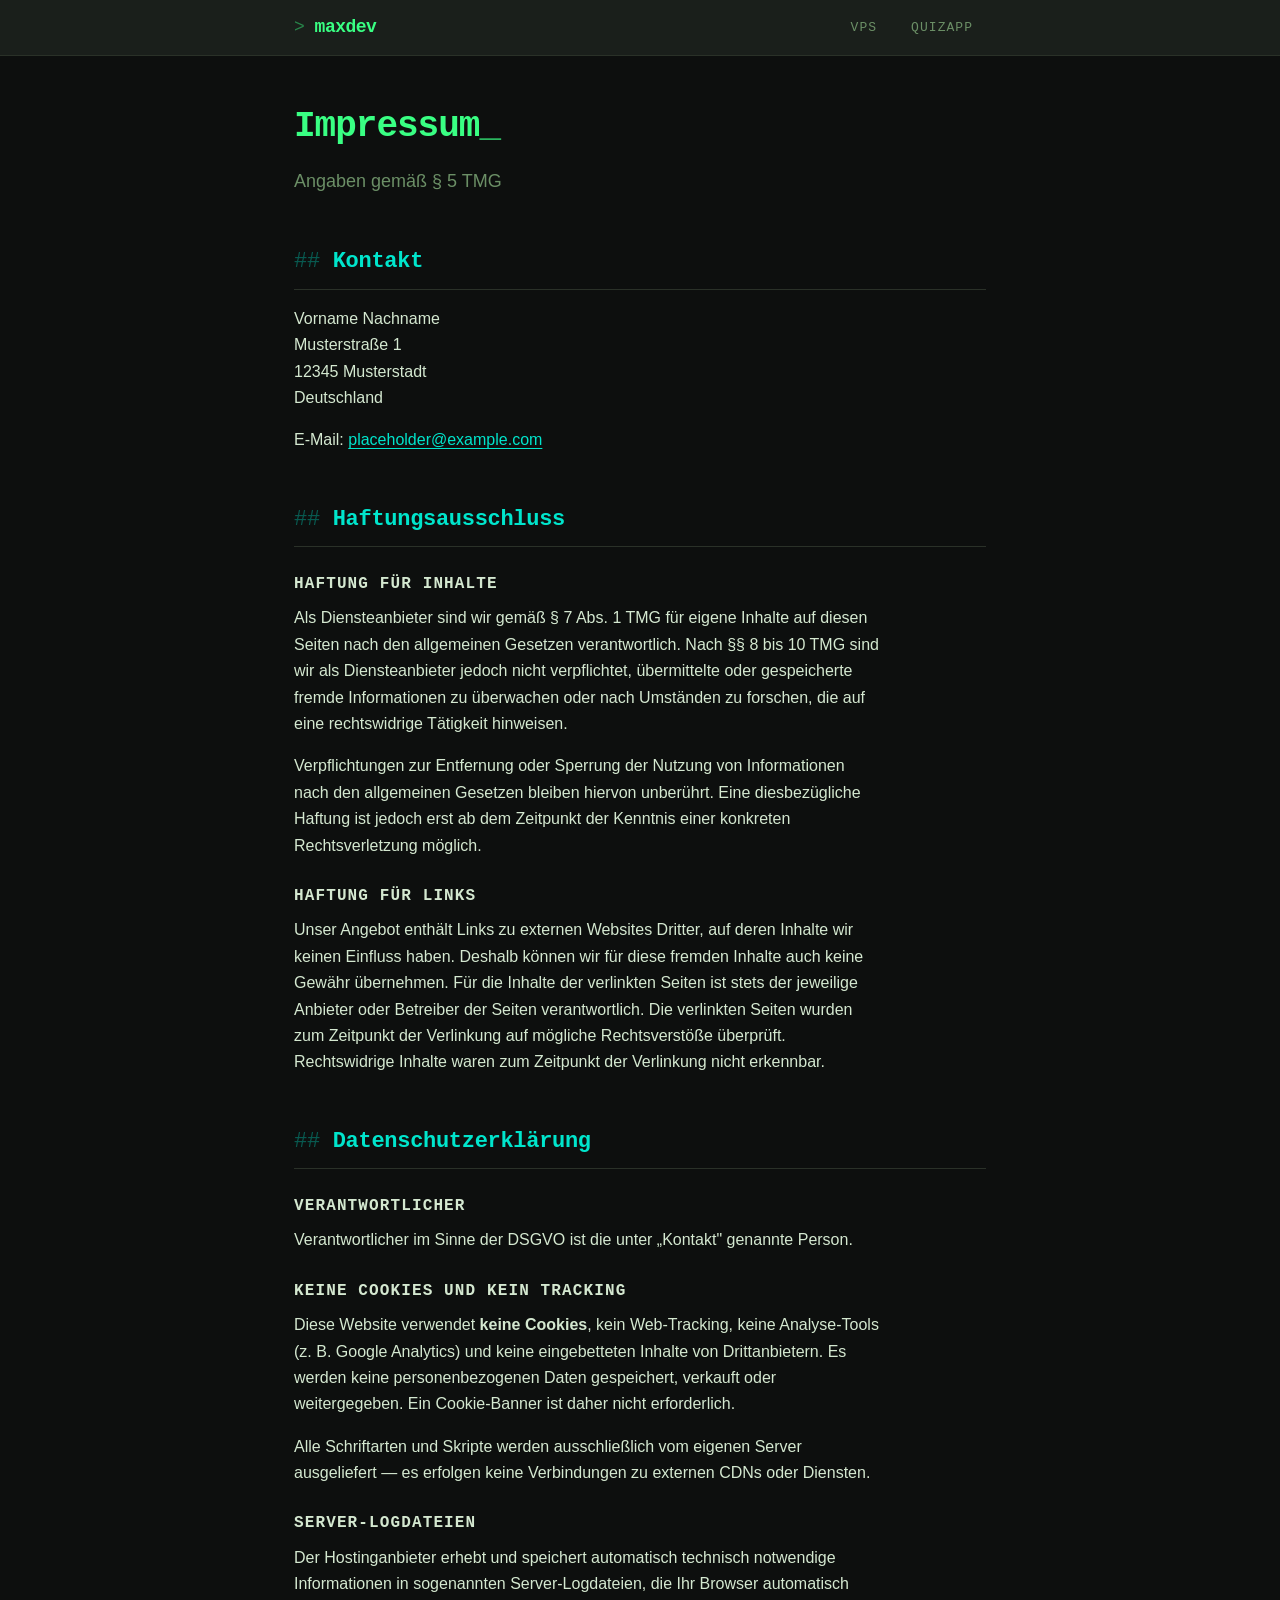
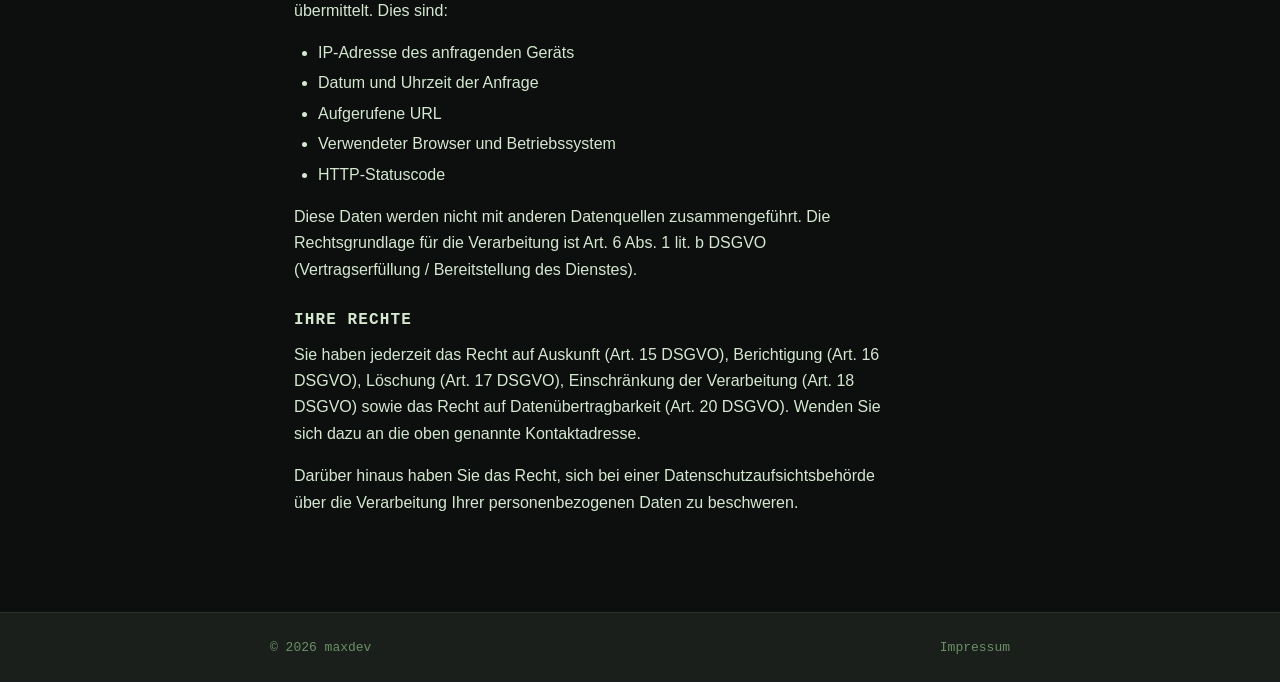
==== website/impressum.html @ d6cadb78 "Initial commit" ====
<!DOCTYPE html>
<html lang="de">
<head>
  <meta charset="UTF-8">
  <meta name="viewport" content="width=device-width, initial-scale=1.0">
  <meta name="description" content="Impressum und Datenschutzerklärung — maxdev">
  <meta name="robots" content="noindex, follow">
  <!-- No external resources — DSGVO/GDPR compliant -->
  <title>Impressum — maxdev</title>
  <link rel="stylesheet" href="style.css">
</head>
<body>

  <a href="#main-content" class="skip-link">Zum Hauptinhalt springen</a>

  <header>
    <nav class="site-nav" aria-label="Hauptnavigation">
      <div class="site-nav__inner">
        <a href="index.html" class="site-nav__brand" aria-label="maxdev Startseite">maxdev</a>
        <a href="vps.html" class="nav-link">VPS</a>
        <a href="quizapp.html" class="nav-link">Quizapp</a>
      </div>
    </nav>
  </header>

  <main id="main-content" class="site-main">

    <div class="page-header">
      <h1 class="page-title">Impressum</h1>
      <p class="page-subtitle">Angaben gemäß § 5 TMG</p>
    </div>

    <!-- ── Kontakt ─────────────────────────────────────────── -->
    <section class="impressum-section" aria-labelledby="heading-kontakt">
      <h2 id="heading-kontakt">Kontakt</h2>
      <address>
        Vorname Nachname<br>
        Musterstraße 1<br>
        12345 Musterstadt<br>
        Deutschland
      </address>
      <p>
        E-Mail:
        <a href="mailto:placeholder@example.com">placeholder@example.com</a>
      </p>
    </section>

    <!-- ── Haftungsausschluss ─────────────────────────────── -->
    <section class="impressum-section" aria-labelledby="heading-haftung">
      <h2 id="heading-haftung">Haftungsausschluss</h2>

      <h3>Haftung für Inhalte</h3>
      <p>
        Als Diensteanbieter sind wir gemäß § 7 Abs. 1 TMG für eigene Inhalte
        auf diesen Seiten nach den allgemeinen Gesetzen verantwortlich.
        Nach §§ 8 bis 10 TMG sind wir als Diensteanbieter jedoch nicht
        verpflichtet, übermittelte oder gespeicherte fremde Informationen zu
        überwachen oder nach Umständen zu forschen, die auf eine rechtswidrige
        Tätigkeit hinweisen.
      </p>
      <p>
        Verpflichtungen zur Entfernung oder Sperrung der Nutzung von
        Informationen nach den allgemeinen Gesetzen bleiben hiervon unberührt.
        Eine diesbezügliche Haftung ist jedoch erst ab dem Zeitpunkt der
        Kenntnis einer konkreten Rechtsverletzung möglich.
      </p>

      <h3>Haftung für Links</h3>
      <p>
        Unser Angebot enthält Links zu externen Websites Dritter, auf deren
        Inhalte wir keinen Einfluss haben. Deshalb können wir für diese
        fremden Inhalte auch keine Gewähr übernehmen. Für die Inhalte der
        verlinkten Seiten ist stets der jeweilige Anbieter oder Betreiber der
        Seiten verantwortlich. Die verlinkten Seiten wurden zum Zeitpunkt der
        Verlinkung auf mögliche Rechtsverstöße überprüft. Rechtswidrige
        Inhalte waren zum Zeitpunkt der Verlinkung nicht erkennbar.
      </p>
    </section>

    <!-- ── Datenschutz ────────────────────────────────────── -->
    <section class="impressum-section" aria-labelledby="heading-datenschutz">
      <h2 id="heading-datenschutz">Datenschutzerklärung</h2>

      <h3>Verantwortlicher</h3>
      <p>
        Verantwortlicher im Sinne der DSGVO ist die unter „Kontakt" genannte
        Person.
      </p>

      <h3>Keine Cookies und kein Tracking</h3>
      <p>
        Diese Website verwendet <strong>keine Cookies</strong>, kein
        Web-Tracking, keine Analyse-Tools (z. B. Google Analytics) und keine
        eingebetteten Inhalte von Drittanbietern. Es werden keine
        personenbezogenen Daten gespeichert, verkauft oder weitergegeben.
        Ein Cookie-Banner ist daher nicht erforderlich.
      </p>
      <p>
        Alle Schriftarten und Skripte werden ausschließlich vom eigenen Server
        ausgeliefert — es erfolgen keine Verbindungen zu externen CDNs oder
        Diensten.
      </p>

      <h3>Server-Logdateien</h3>
      <p>
        Der Hostinganbieter erhebt und speichert automatisch technisch
        notwendige Informationen in sogenannten Server-Logdateien, die Ihr
        Browser automatisch übermittelt. Dies sind:
      </p>
      <ul>
        <li>IP-Adresse des anfragenden Geräts</li>
        <li>Datum und Uhrzeit der Anfrage</li>
        <li>Aufgerufene URL</li>
        <li>Verwendeter Browser und Betriebssystem</li>
        <li>HTTP-Statuscode</li>
      </ul>
      <p>
        Diese Daten werden nicht mit anderen Datenquellen zusammengeführt.
        Die Rechtsgrundlage für die Verarbeitung ist Art. 6 Abs. 1 lit. b
        DSGVO (Vertragserfüllung / Bereitstellung des Dienstes).
      </p>

      <h3>Ihre Rechte</h3>
      <p>
        Sie haben jederzeit das Recht auf Auskunft (Art. 15 DSGVO),
        Berichtigung (Art. 16 DSGVO), Löschung (Art. 17 DSGVO),
        Einschränkung der Verarbeitung (Art. 18 DSGVO) sowie das Recht auf
        Datenübertragbarkeit (Art. 20 DSGVO). Wenden Sie sich dazu an die
        oben genannte Kontaktadresse.
      </p>
      <p>
        Darüber hinaus haben Sie das Recht, sich bei einer
        Datenschutzaufsichtsbehörde über die Verarbeitung Ihrer
        personenbezogenen Daten zu beschweren.
      </p>
    </section>

  </main>

  <footer class="site-footer">
    <div class="site-footer__inner">
      <span class="site-footer__copy">&copy; 2026 maxdev</span>
      <nav class="site-footer__links" aria-label="Rechtliche Navigation">
        <a href="impressum.html" aria-current="page">Impressum</a>
      </nav>
    </div>
  </footer>

</body>
</html>
---- website/style.css ----
/* ============================================================
   maxdev — Design System
   Dark terminal / cyberpunk aesthetic
   All fonts are system fonts — no external CDN requests (GDPR)
   ============================================================ */

/* ----------------------------------------------------------
   1. Design Tokens
   ---------------------------------------------------------- */
:root {
  /* Colors */
  --color-bg:           #0d0f0e;
  --color-bg-surface:   #131714;
  --color-bg-elevated:  #1a1f1b;
  --color-border:       #2a3128;

  --color-text-primary: #d4e8d0;
  --color-text-muted:   #6b8f66;
  --color-text-inverse: #0d0f0e;

  --color-accent:       #39ff83;
  --color-accent-dim:   #1a7a3c;
  --color-cyan:         #00e5cc;
  --color-cyan-dim:     #00766a;

  --color-warning:      #e5a000;

  /* System font stacks — no external requests */
  --font-mono: "Cascadia Code", "Fira Code", "JetBrains Mono",
               ui-monospace, "SF Mono", Consolas, "Liberation Mono", monospace;
  --font-sans: -apple-system, BlinkMacSystemFont, "Segoe UI", Helvetica,
               Arial, sans-serif, "Apple Color Emoji";

  /* Type scale */
  --font-size-sm:   0.8125rem;
  --font-size-base: 1rem;
  --font-size-lg:   1.125rem;
  --font-size-xl:   1.375rem;
  --font-size-2xl:  1.75rem;
  --font-size-3xl:  2.25rem;

  --line-height-tight:  1.3;
  --line-height-normal: 1.65;

  /* Spacing (8 px grid) */
  --space-1:  0.25rem;
  --space-2:  0.5rem;
  --space-3:  0.75rem;
  --space-4:  1rem;
  --space-6:  1.5rem;
  --space-8:  2rem;
  --space-12: 3rem;
  --space-16: 4rem;

  /* Layout */
  --max-width-content: 740px;
  --nav-height:        56px;

  /* Misc */
  --radius-sm: 4px;
  --radius-md: 6px;
  --border-width: 1px;
  --transition-fast: 120ms ease;
  --transition-base: 220ms ease;
}

/* ----------------------------------------------------------
   2. Reset & Base
   ---------------------------------------------------------- */
*, *::before, *::after {
  box-sizing: border-box;
  margin: 0;
  padding: 0;
}

html {
  scroll-behavior: smooth;
  font-size: 16px;
  -webkit-text-size-adjust: 100%;
}

body {
  background-color: var(--color-bg);
  color: var(--color-text-primary);
  font-family: var(--font-sans);
  font-size: var(--font-size-base);
  line-height: var(--line-height-normal);
  min-height: 100vh;
  display: flex;
  flex-direction: column;
}

/* Skip-to-content (accessibility) */
.skip-link {
  position: absolute;
  top: -100%;
  left: var(--space-4);
  background: var(--color-accent);
  color: var(--color-text-inverse);
  padding: var(--space-2) var(--space-4);
  border-radius: var(--radius-sm);
  font-weight: 600;
  font-size: var(--font-size-sm);
  z-index: 9999;
  text-decoration: none;
  transition: top var(--transition-fast);
}
.skip-link:focus {
  top: var(--space-2);
}

a {
  color: var(--color-cyan);
  text-decoration: underline;
  text-underline-offset: 3px;
  transition: color var(--transition-fast);
}
a:hover {
  color: var(--color-accent);
}
a:focus-visible {
  outline: 2px solid var(--color-accent);
  outline-offset: 3px;
  border-radius: var(--radius-sm);
}

/* ----------------------------------------------------------
   3. Navigation
   ---------------------------------------------------------- */
.site-nav {
  background: var(--color-bg-elevated);
  border-bottom: var(--border-width) solid var(--color-border);
  height: var(--nav-height);
  position: sticky;
  top: 0;
  z-index: 100;
}

.site-nav__inner {
  max-width: var(--max-width-content);
  margin: 0 auto;
  padding: 0 var(--space-6);
  height: 100%;
  display: flex;
  align-items: center;
  gap: var(--space-2);
}

.site-nav__brand {
  font-family: var(--font-mono);
  font-size: var(--font-size-lg);
  color: var(--color-accent);
  font-weight: 700;
  text-decoration: none;
  margin-right: auto;
  letter-spacing: -0.5px;
}
.site-nav__brand::before {
  content: "> ";
  opacity: 0.45;
  font-weight: 400;
}
.site-nav__brand:hover {
  color: var(--color-accent);
  opacity: 0.85;
}

.nav-link {
  font-family: var(--font-mono);
  font-size: var(--font-size-sm);
  text-decoration: none;
  color: var(--color-text-muted);
  padding: var(--space-2) var(--space-3);
  border-radius: var(--radius-sm);
  border: var(--border-width) solid transparent;
  text-transform: uppercase;
  letter-spacing: 0.08em;
  transition: color var(--transition-fast),
              border-color var(--transition-fast),
              background var(--transition-fast);
}
.nav-link:hover {
  color: var(--color-accent);
  border-color: var(--color-accent-dim);
  background: rgba(57, 255, 131, 0.06);
  text-decoration: none;
}
.nav-link[aria-current="page"] {
  color: var(--color-accent);
  border-color: var(--color-accent);
  background: rgba(57, 255, 131, 0.10);
}

/* ----------------------------------------------------------
   4. Main Layout
   ---------------------------------------------------------- */
.site-main {
  flex: 1;
  max-width: var(--max-width-content);
  margin: 0 auto;
  padding: var(--space-12) var(--space-6);
  width: 100%;
}

/* ----------------------------------------------------------
   5. Typography
   ---------------------------------------------------------- */
.page-header {
  margin-bottom: var(--space-12);
}

.page-title {
  font-family: var(--font-mono);
  font-size: var(--font-size-3xl);
  font-weight: 700;
  color: var(--color-accent);
  line-height: var(--line-height-tight);
  letter-spacing: -1px;
  margin-bottom: var(--space-4);
}
/* Blinking cursor */
.page-title::after {
  content: "_";
  animation: blink 1.2s step-end infinite;
  opacity: 0.7;
}
@keyframes blink {
  50% { opacity: 0; }
}

.page-subtitle {
  color: var(--color-text-muted);
  font-size: var(--font-size-lg);
  max-width: 54ch;
  line-height: var(--line-height-normal);
}

h2 {
  font-family: var(--font-mono);
  font-size: var(--font-size-xl);
  color: var(--color-cyan);
  font-weight: 600;
  margin: var(--space-12) 0 var(--space-4);
  padding-bottom: var(--space-2);
  border-bottom: var(--border-width) solid var(--color-border);
  letter-spacing: -0.3px;
}
h2::before {
  content: "## ";
  opacity: 0.35;
  font-weight: 400;
}

h3 {
  font-family: var(--font-mono);
  font-size: var(--font-size-base);
  color: var(--color-text-primary);
  font-weight: 600;
  margin: var(--space-6) 0 var(--space-2);
  text-transform: uppercase;
  letter-spacing: 0.07em;
}

p {
  margin-bottom: var(--space-4);
  max-width: 66ch;
}

ul, ol {
  padding-left: var(--space-6);
  margin-bottom: var(--space-4);
}
li {
  margin-bottom: var(--space-1);
}

/* Inline code */
code {
  font-family: var(--font-mono);
  font-size: 0.88em;
  background: var(--color-bg-surface);
  border: var(--border-width) solid var(--color-border);
  border-radius: var(--radius-sm);
  padding: 0.1em 0.35em;
  color: var(--color-cyan);
}

/* ----------------------------------------------------------
   6. Command Block
   ---------------------------------------------------------- */
.cmd-block {
  background: var(--color-bg-surface);
  border: var(--border-width) solid var(--color-border);
  border-left: 3px solid var(--color-accent-dim);
  border-radius: var(--radius-md);
  margin: var(--space-4) 0 var(--space-6);
  overflow: hidden;
  transition: border-left-color var(--transition-fast);
}
.cmd-block:hover {
  border-left-color: var(--color-accent);
}

.cmd-block__header {
  display: flex;
  align-items: center;
  justify-content: space-between;
  padding: var(--space-2) var(--space-4);
  border-bottom: var(--border-width) solid var(--color-border);
  background: rgba(255, 255, 255, 0.015);
}

.cmd-block__label {
  font-family: var(--font-mono);
  font-size: var(--font-size-sm);
  color: var(--color-text-muted);
  text-transform: uppercase;
  letter-spacing: 0.1em;
  user-select: none;
}

.cmd-block__body {
  padding: var(--space-4);
  overflow-x: auto;
}

.cmd-block pre {
  margin: 0;
  font-family: var(--font-mono);
  font-size: var(--font-size-sm);
  line-height: 1.75;
  color: var(--color-text-primary);
  white-space: pre;
}

.cmd-block code {
  background: none;
  border: none;
  padding: 0;
  color: inherit;
  font-size: inherit;
}

/* Shell prompt — non-selectable so users only copy the command */
.prompt {
  color: var(--color-accent);
  user-select: none;
  -webkit-user-select: none;
  pointer-events: none;
  font-weight: 700;
}

/* ----------------------------------------------------------
   7. Copy Button
   ---------------------------------------------------------- */
.copy-btn {
  display: inline-flex;
  align-items: center;
  gap: var(--space-1);
  font-family: var(--font-mono);
  font-size: var(--font-size-sm);
  color: var(--color-text-muted);
  background: transparent;
  border: var(--border-width) solid var(--color-border);
  border-radius: var(--radius-sm);
  padding: var(--space-1) var(--space-3);
  cursor: pointer;
  transition: color var(--transition-fast),
              border-color var(--transition-fast),
              background var(--transition-fast);
  white-space: nowrap;
  min-width: 76px;       /* prevent layout shift "Copy" → "Copied!" */
  justify-content: center;
  line-height: 1.5;
}
.copy-btn:hover {
  color: var(--color-accent);
  border-color: var(--color-accent-dim);
  background: rgba(57, 255, 131, 0.06);
}
.copy-btn:focus-visible {
  outline: 2px solid var(--color-accent);
  outline-offset: 2px;
}
.copy-btn--success {
  color: var(--color-accent);
  border-color: var(--color-accent);
  background: rgba(57, 255, 131, 0.10);
}

/* ----------------------------------------------------------
   8. Callout / Info Box
   ---------------------------------------------------------- */
.callout {
  background: var(--color-bg-surface);
  border: var(--border-width) solid var(--color-border);
  border-left: 3px solid var(--color-cyan);
  border-radius: var(--radius-md);
  padding: var(--space-4) var(--space-6);
  margin: var(--space-6) 0;
  font-size: var(--font-size-base);
  line-height: var(--line-height-normal);
  max-width: 66ch;
}
.callout--warning {
  border-left-color: var(--color-warning);
}
.callout strong {
  color: var(--color-text-primary);
}

/* ----------------------------------------------------------
   9. Footer
   ---------------------------------------------------------- */
.site-footer {
  background: var(--color-bg-elevated);
  border-top: var(--border-width) solid var(--color-border);
  padding: var(--space-6);
  margin-top: auto;
}

.site-footer__inner {
  max-width: var(--max-width-content);
  margin: 0 auto;
  display: flex;
  align-items: center;
  justify-content: space-between;
  flex-wrap: wrap;
  gap: var(--space-4);
}

.site-footer__copy {
  font-family: var(--font-mono);
  font-size: var(--font-size-sm);
  color: var(--color-text-muted);
}

.site-footer__links {
  display: flex;
  gap: var(--space-6);
}
.site-footer__links a {
  font-family: var(--font-mono);
  font-size: var(--font-size-sm);
  color: var(--color-text-muted);
  text-decoration: none;
}
.site-footer__links a:hover {
  color: var(--color-accent);
}

/* ----------------------------------------------------------
   10. Impressum Page Specifics
   ---------------------------------------------------------- */
.impressum-section {
  margin-bottom: var(--space-12);
}
.impressum-section address {
  font-style: normal;
  line-height: var(--line-height-normal);
  margin-bottom: var(--space-4);
}

/* ----------------------------------------------------------
   11. Responsive
   ---------------------------------------------------------- */
@media (max-width: 640px) {
  .site-nav__brand::before {
    content: "";
  }
  .page-title {
    font-size: var(--font-size-2xl);
  }
  .site-main {
    padding: var(--space-8) var(--space-4);
  }
  .site-footer__inner {
    flex-direction: column;
    align-items: flex-start;
  }
  .cmd-block__header {
    flex-wrap: wrap;
    gap: var(--space-2);
  }
}

/* ----------------------------------------------------------
   12. Reduced Motion
   ---------------------------------------------------------- */
@media (prefers-reduced-motion: reduce) {
  .page-title::after {
    animation: none;
  }
  * {
    transition-duration: 1ms !important;
    animation-duration: 1ms !important;
  }
}
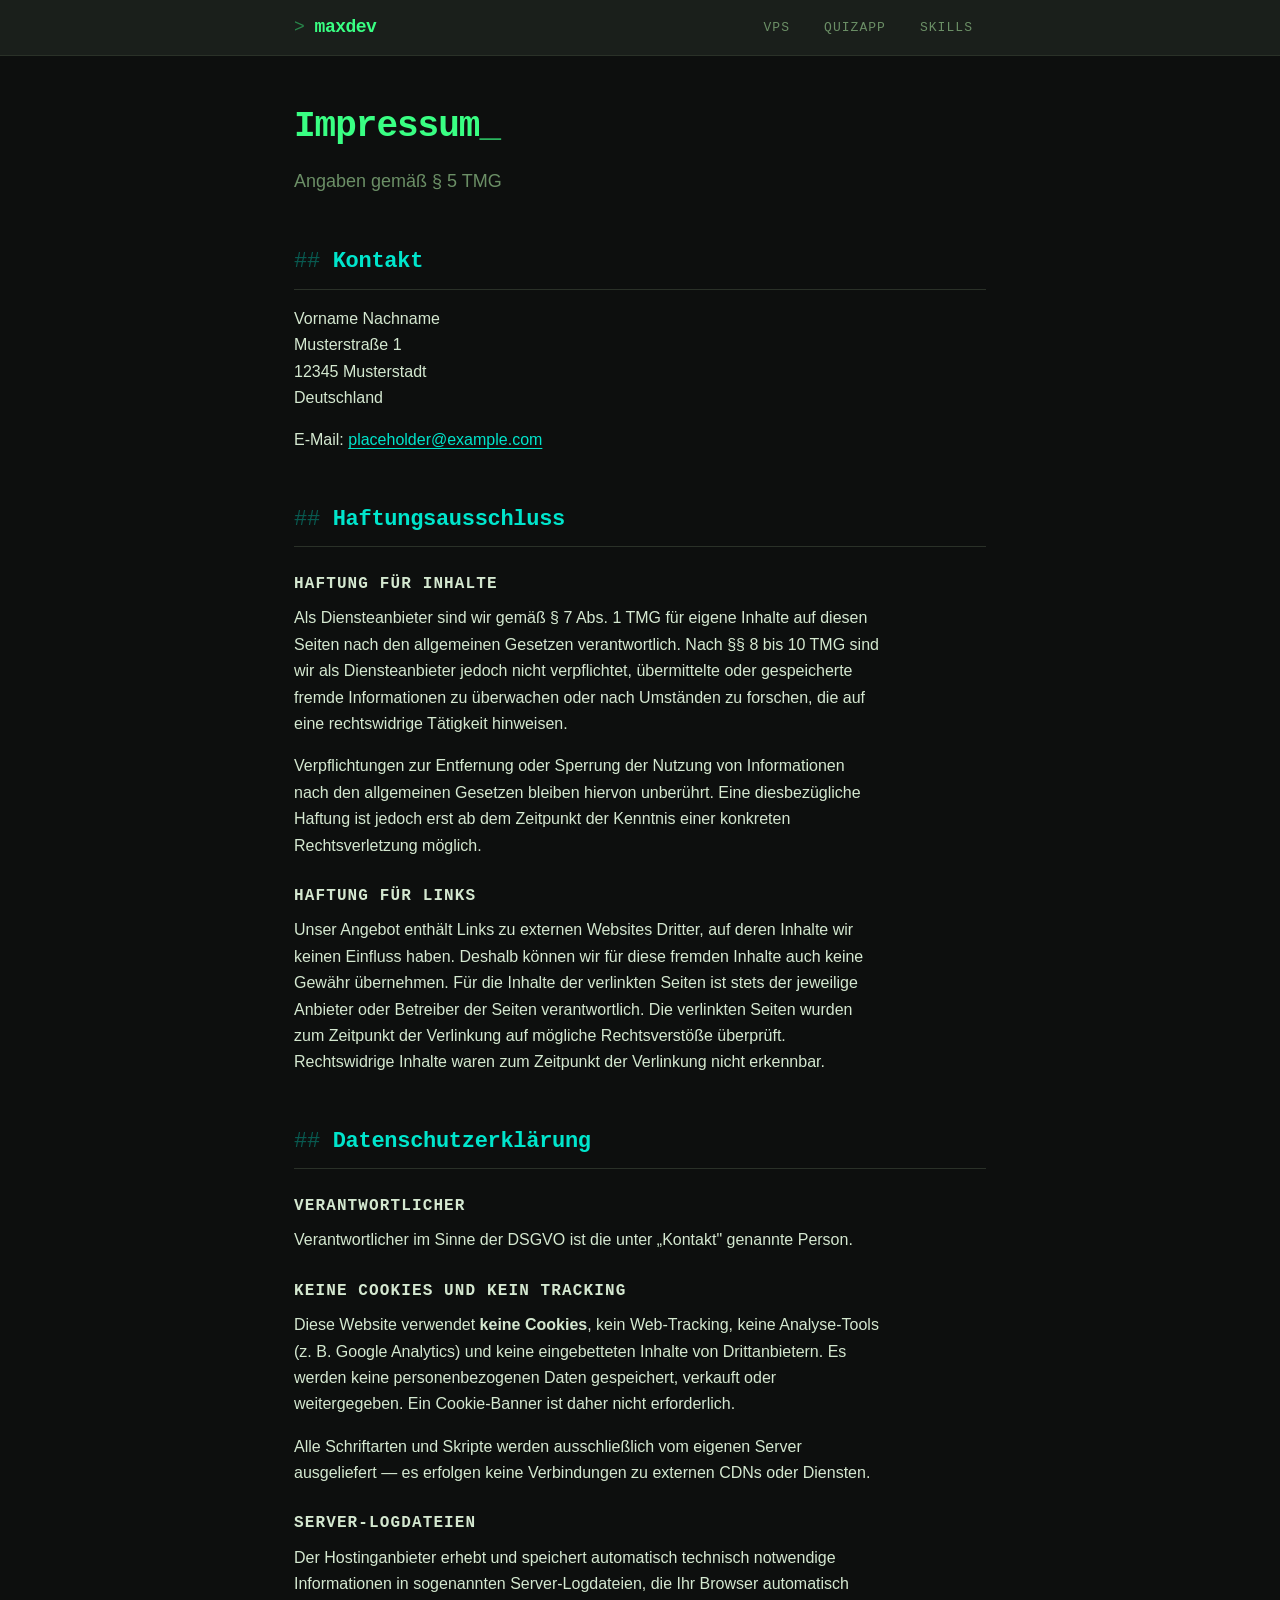
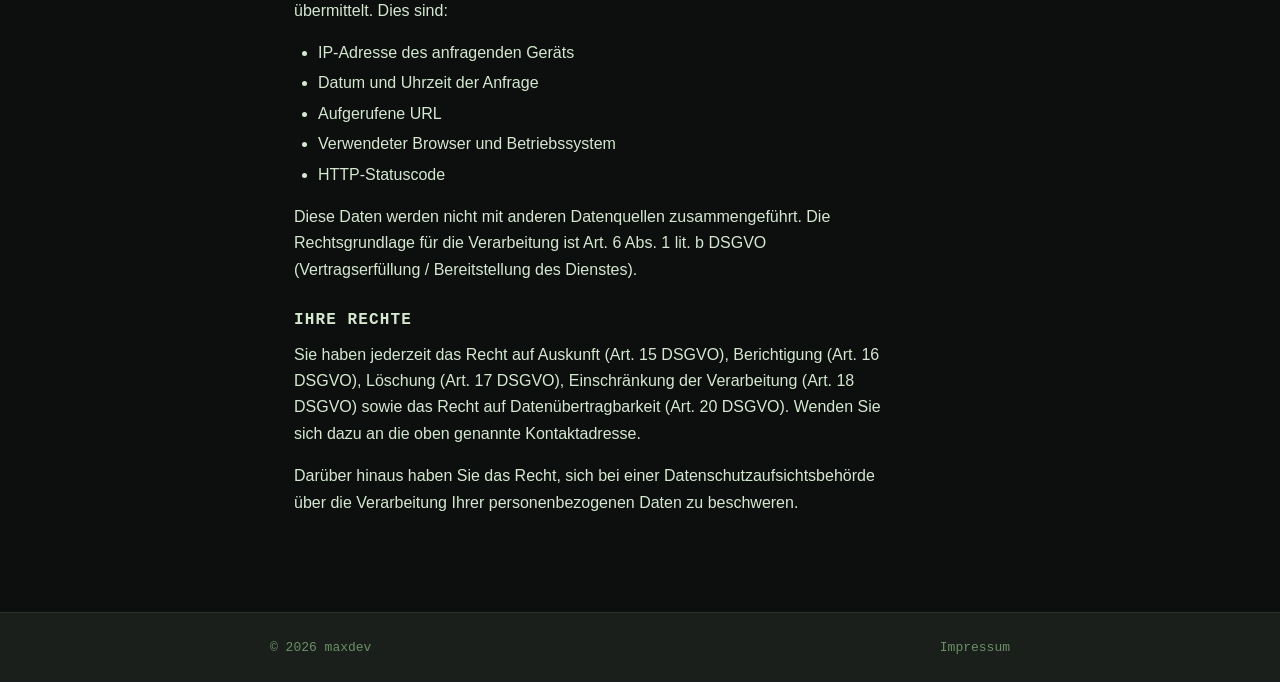
==== commit 859a68b6: "skill seite hinzugefuegt und downloadbar gemacht, neue skills für dsgvo hinzugefuegt, claude.md date" ====
--- a/website/impressum.html
+++ b/website/impressum.html
@@ -19,6 +19,7 @@
         <a href="index.html" class="site-nav__brand" aria-label="maxdev Startseite">maxdev</a>
         <a href="vps.html" class="nav-link">VPS</a>
         <a href="quizapp.html" class="nav-link">Quizapp</a>
+        <a href="skills.html" class="nav-link">Skills</a>
       </div>
     </nav>
   </header>
